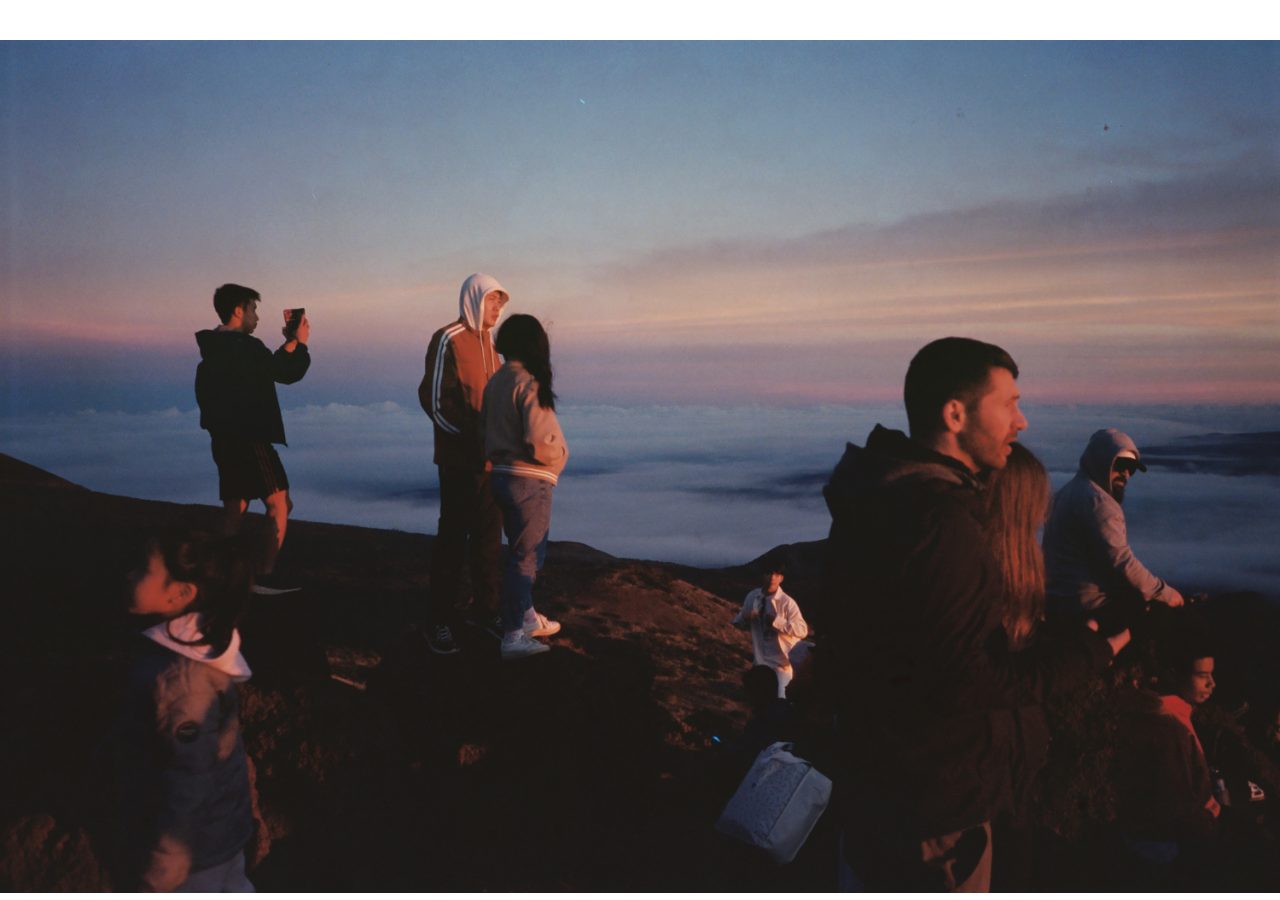
==== index.html @ bbc8d0df "Update index.html" ====
<!DOCTYPE html>
<html lang="en">
<head>
<meta charset="UTF-8">
<meta name="viewport" content="width=device-width, initial-scale=1">
<title>Forest & Chicago</title>
<style>
  html, body {
    margin: 0;
    padding: 0;
    background: #fff;
  }
  body {
    display: flex;
    flex-direction: column;
    align-items: center;
  }
  img {
    max-width: 100%;
    height: auto;
    display: block;
  }
  img + img {
    margin-top: 20px;
  }
</style>
</head>
<body>
  <img src="forest.jpg" alt="">
  <img src="chicago.jpg" alt="">
  <img src="hawaii.jpg" alt="">
</body>
</html>
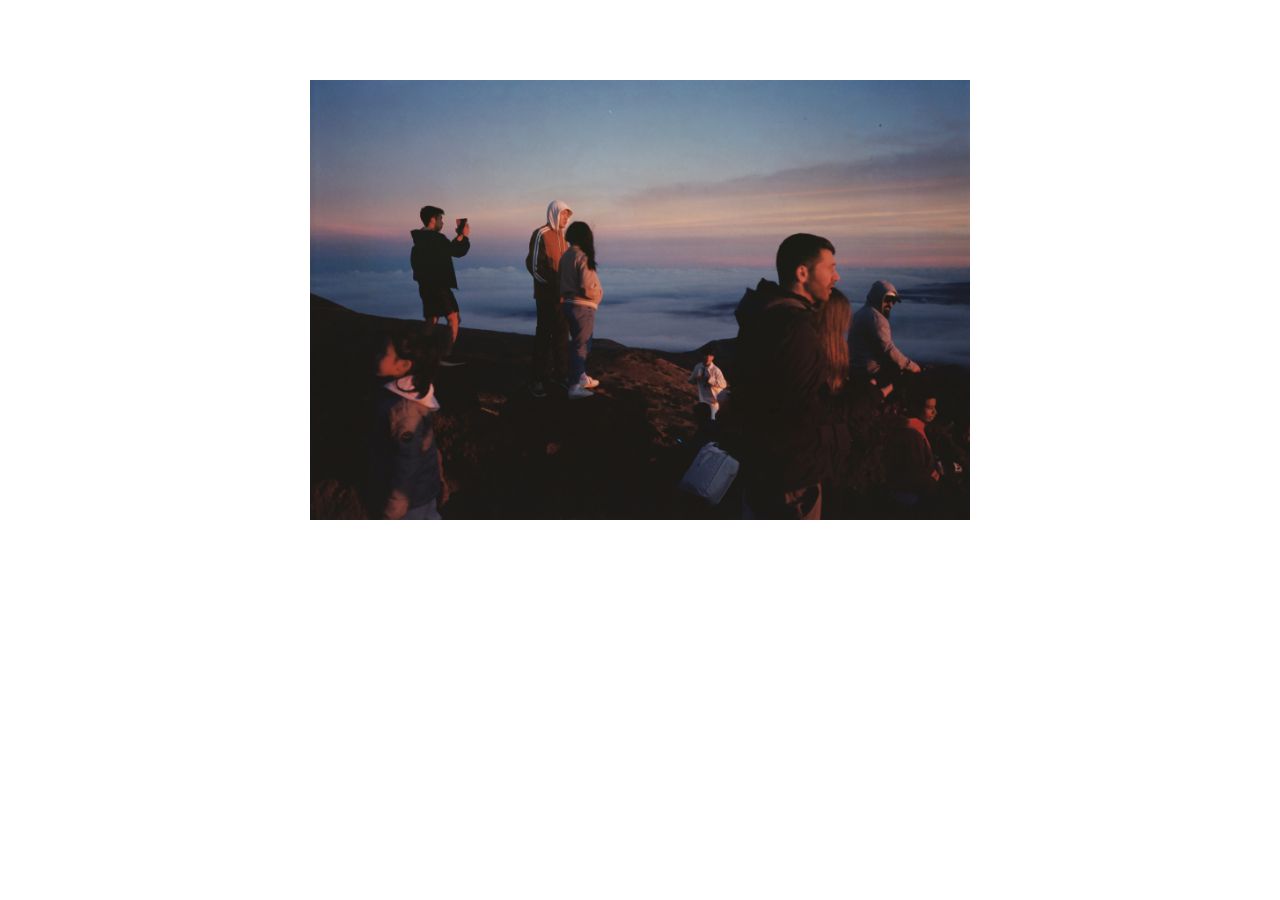
==== commit a99419d1: "Update index.html" ====
--- a/index.html
+++ b/index.html
@@ -3,7 +3,7 @@
 <head>
 <meta charset="UTF-8">
 <meta name="viewport" content="width=device-width, initial-scale=1">
-<title>Forest & Chicago</title>
+<title>Tyler</title>
 <style>
   html, body {
     margin: 0;
@@ -14,9 +14,16 @@
     display: flex;
     flex-direction: column;
     align-items: center;
+    padding: 40px 0;
+  }
+  .content {
+    width: 100%;
+    max-width: 700px;
+    padding: 0 20px;
+    box-sizing: border-box;
   }
   img {
-    max-width: 100%;
+    width: 100%;
     height: auto;
     display: block;
   }
@@ -26,8 +33,10 @@
 </style>
 </head>
 <body>
-  <img src="forest.jpg" alt="">
-  <img src="chicago.jpg" alt="">
-  <img src="hawaii.jpg" alt="">
+  <div class="content">
+    <img src="forest.jpg" alt="">
+    <img src="chicago.jpg" alt="">
+    <img src="hawaii.jpg" alt="">
+  </div>
 </body>
 </html>
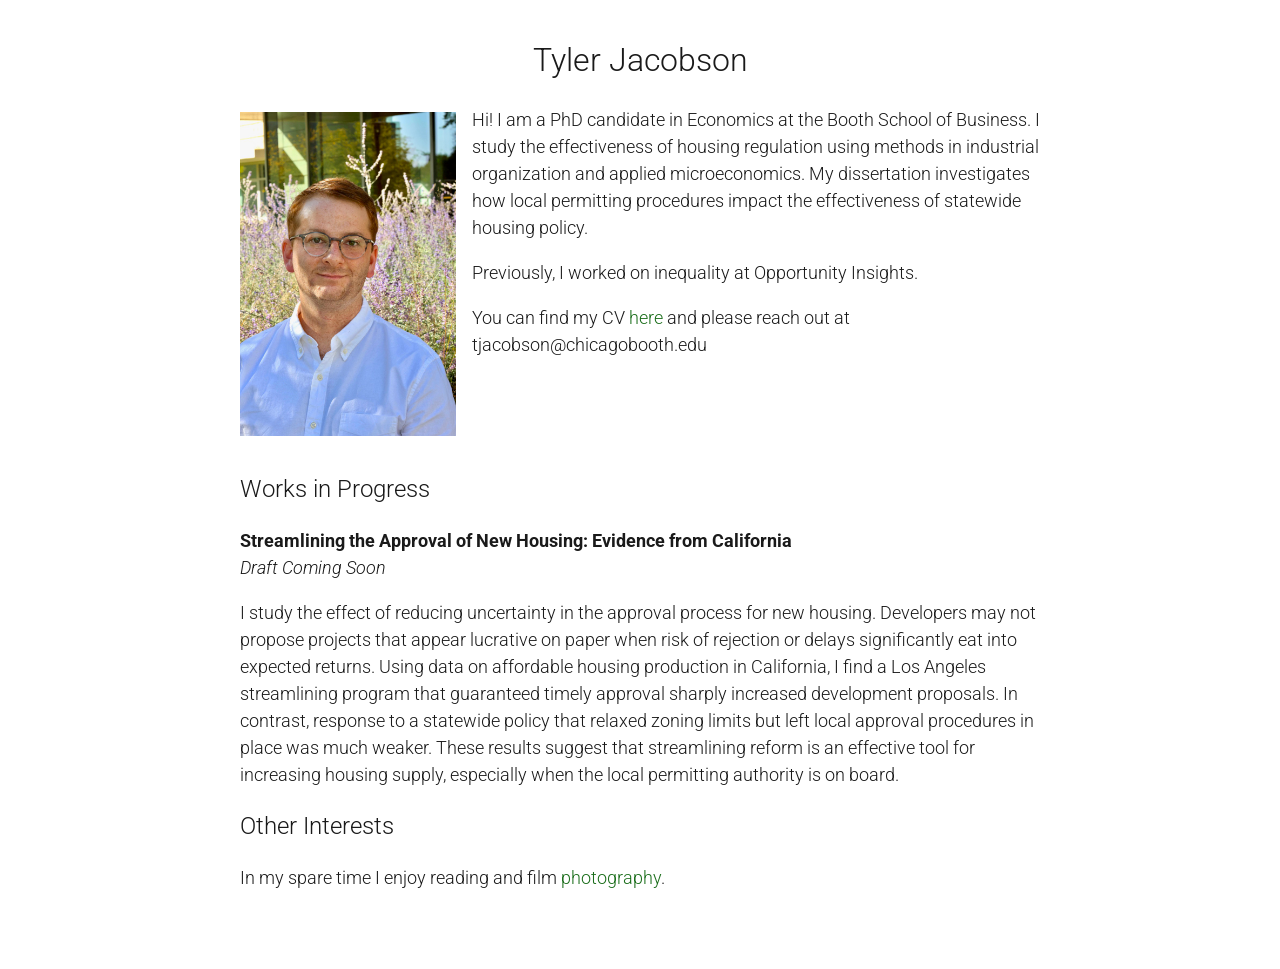
==== commit 6065a060: "Replace site with simple homepage and photos page" ====
--- a/index.html
+++ b/index.html
@@ -3,40 +3,23 @@
 <head>
 <meta charset="UTF-8">
 <meta name="viewport" content="width=device-width, initial-scale=1">
-<title>Tyler</title>
-<style>
-  html, body {
-    margin: 0;
-    padding: 0;
-    background: #fff;
-  }
-  body {
-    display: flex;
-    flex-direction: column;
-    align-items: center;
-    padding: 40px 0;
-  }
-  .content {
-    width: 100%;
-    max-width: 700px;
-    padding: 0 20px;
-    box-sizing: border-box;
-  }
-  img {
-    width: 100%;
-    height: auto;
-    display: block;
-  }
-  img + img {
-    margin-top: 20px;
-  }
-</style>
+<title>Tyler Jacobson</title>
+<link rel="stylesheet" href="https://fonts.googleapis.com/css?family=Roboto:300,700&display=swap">
+<link rel="stylesheet" href="style.css">
 </head>
 <body>
-  <div class="content">
-    <img src="forest.jpg" alt="">
-    <img src="chicago.jpg" alt="">
-    <img src="hawaii.jpg" alt="">
-  </div>
+  <h1>Tyler Jacobson</h1>
+
+  <img class="profile" src="headshot.jpeg" alt="Tyler Jacobson">
+  <p>Hi! I am a PhD candidate in Economics at the Booth School of Business. I study the effectiveness of housing regulation using methods in industrial organization and applied microeconomics. My dissertation investigates how local permitting procedures impact the effectiveness of statewide housing policy.</p>
+  <p>Previously, I worked on inequality at Opportunity Insights.</p>
+  <p>You can find my CV <a href="cv.pdf">here</a> and please reach out at tjacobson@chicagobooth.edu</p>
+
+  <h2>Works in Progress</h2>
+  <p><strong>Streamlining the Approval of New Housing: Evidence from California</strong><br><em>Draft Coming Soon</em></p>
+  <p>I study the effect of reducing uncertainty in the approval process for new housing. Developers may not propose projects that appear lucrative on paper when risk of rejection or delays significantly eat into expected returns. Using data on affordable housing production in California, I find a Los Angeles streamlining program that guaranteed timely approval sharply increased development proposals. In contrast, response to a statewide policy that relaxed zoning limits but left local approval procedures in place was much weaker. These results suggest that streamlining reform is an effective tool for increasing housing supply, especially when the local permitting authority is on board.</p>
+
+  <h2>Other Interests</h2>
+  <p>In my spare time I enjoy reading and film <a href="photos.html">photography</a>.</p>
 </body>
 </html>
--- a/style.css
+++ b/style.css
@@ -0,0 +1,55 @@
+html {
+  background: #fff;
+  color: #1a1a1a;
+  font-family: Roboto, sans-serif;
+  font-size: 18px;
+  font-weight: 300;
+  line-height: 1.5;
+}
+body {
+  max-width: 800px;
+  margin: 0 auto;
+  padding: 15px 20px 60px;
+}
+h1 {
+  font-size: 32px;
+  font-weight: 300;
+  text-align: center;
+}
+h2 {
+  font-size: 24px;
+  font-weight: 300;
+  clear: left;
+}
+strong {
+  font-weight: 700;
+}
+a {
+  color: #1b6e1b;
+  text-decoration: none;
+}
+a:hover {
+  text-decoration: underline;
+}
+h1 a {
+  color: inherit;
+}
+.profile {
+  float: left;
+  width: 27%;
+  margin: 6px 16px 35px 0;
+}
+.photos img {
+  display: block;
+  width: 100%;
+  height: auto;
+  margin-bottom: 20px;
+}
+@media (max-width: 560px) {
+  .profile {
+    float: none;
+    display: block;
+    width: 100%;
+    margin: 0 0 20px;
+  }
+}
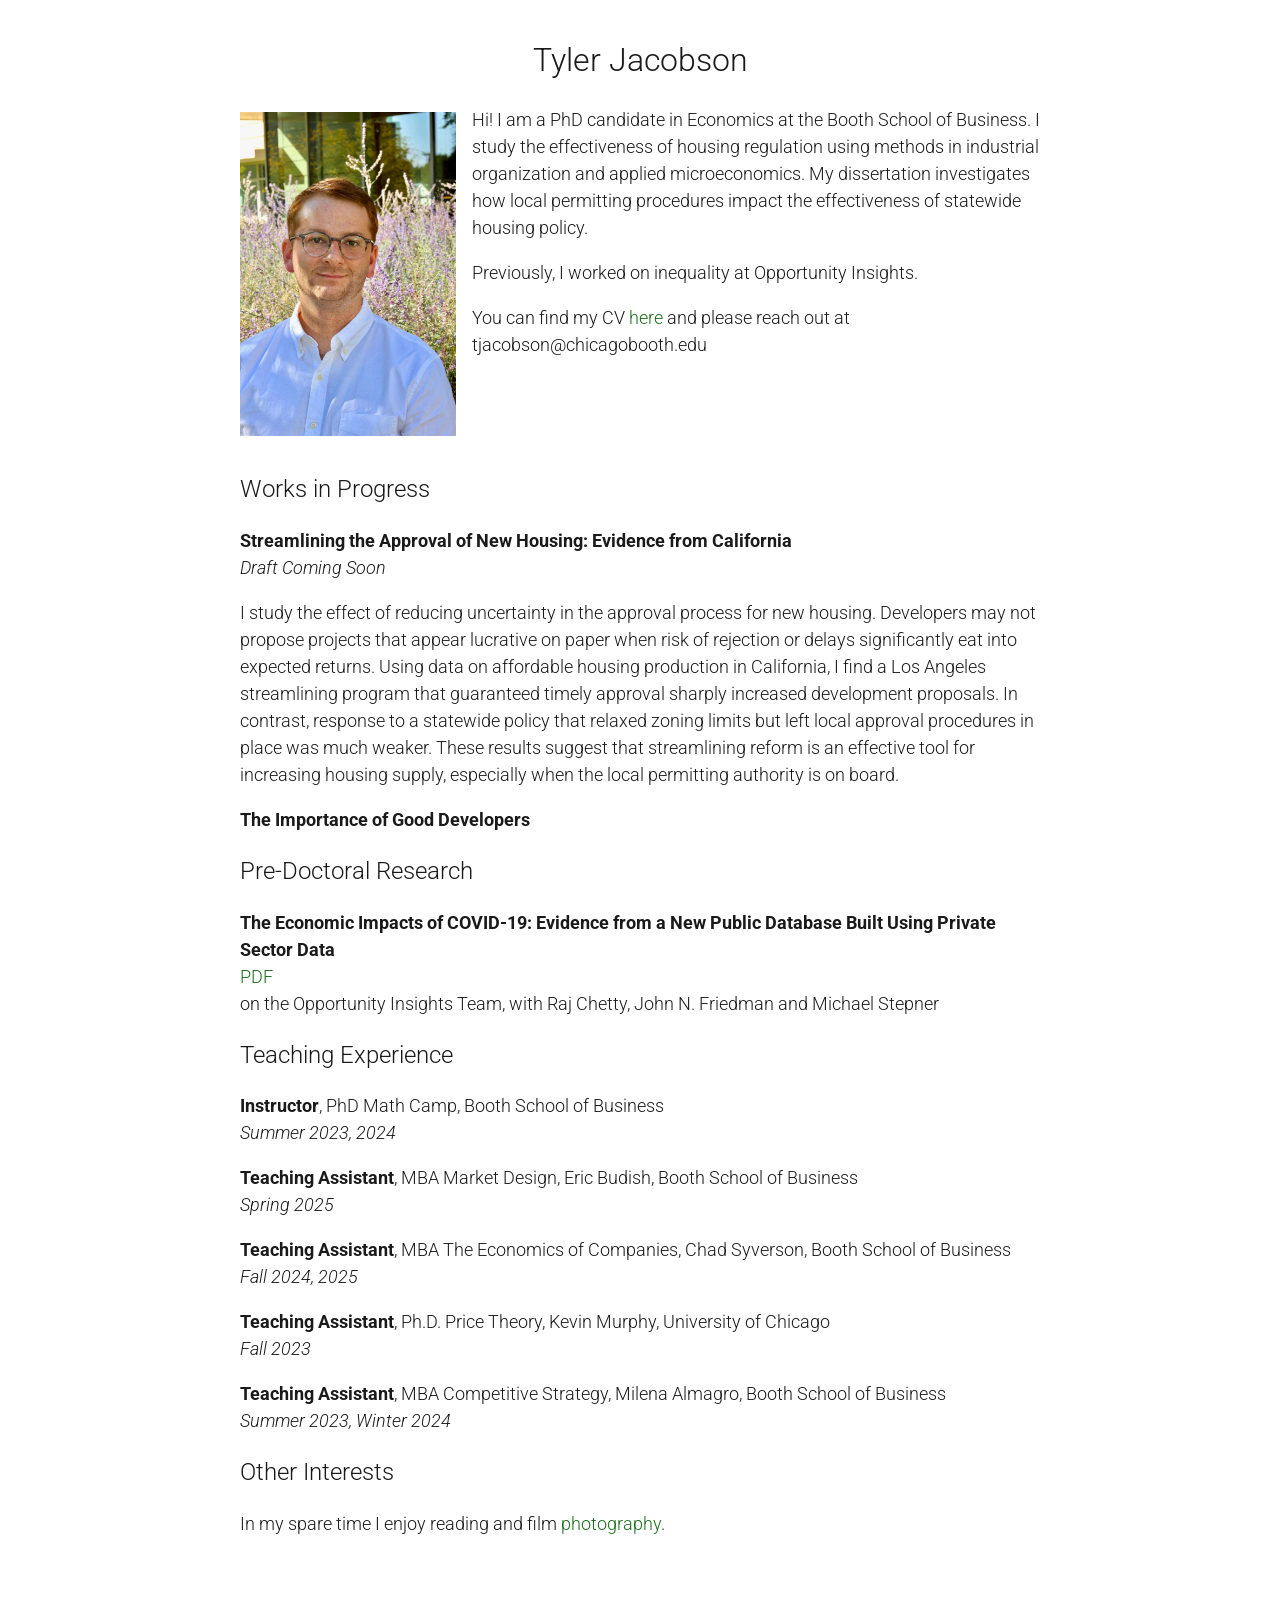
==== commit bddffcd3: "Update index.html" ====
--- a/index.html
+++ b/index.html
@@ -5,6 +5,7 @@
 <meta name="viewport" content="width=device-width, initial-scale=1">
 <title>Tyler Jacobson</title>
 <link rel="stylesheet" href="https://fonts.googleapis.com/css?family=Roboto:300,700&display=swap">
+<link rel="icon" type="image/png" href="favicon.png">
 <link rel="stylesheet" href="style.css">
 </head>
 <body>
@@ -18,6 +19,17 @@
   <h2>Works in Progress</h2>
   <p><strong>Streamlining the Approval of New Housing: Evidence from California</strong><br><em>Draft Coming Soon</em></p>
   <p>I study the effect of reducing uncertainty in the approval process for new housing. Developers may not propose projects that appear lucrative on paper when risk of rejection or delays significantly eat into expected returns. Using data on affordable housing production in California, I find a Los Angeles streamlining program that guaranteed timely approval sharply increased development proposals. In contrast, response to a statewide policy that relaxed zoning limits but left local approval procedures in place was much weaker. These results suggest that streamlining reform is an effective tool for increasing housing supply, especially when the local permitting authority is on board.</p>
+  <p><strong>The Importance of Good Developers</strong></p>
+
+  <h2>Pre-Doctoral Research</h2>
+  <p><strong>The Economic Impacts of COVID-19: Evidence from a New Public Database Built Using Private Sector Data</strong><br><a href="https://opportunityinsights.org/wp-content/uploads/2020/05/tracker_paper.pdf">PDF</a><br>on the Opportunity Insights Team, with Raj Chetty, John N. Friedman and Michael Stepner</p>
+
+  <h2>Teaching Experience</h2>
+  <p><strong>Instructor</strong>, PhD Math Camp, Booth School of Business<br><em>Summer 2023, 2024</em></p>
+  <p><strong>Teaching Assistant</strong>, MBA Market Design, Eric Budish, Booth School of Business<br><em>Spring 2025</em></p>
+  <p><strong>Teaching Assistant</strong>, MBA The Economics of Companies, Chad Syverson, Booth School of Business<br><em>Fall 2024, 2025</em></p>
+  <p><strong>Teaching Assistant</strong>, Ph.D. Price Theory, Kevin Murphy, University of Chicago<br><em>Fall 2023</em></p>
+  <p><strong>Teaching Assistant</strong>, MBA Competitive Strategy, Milena Almagro, Booth School of Business<br><em>Summer 2023, Winter 2024</em></p>
 
   <h2>Other Interests</h2>
   <p>In my spare time I enjoy reading and film <a href="photos.html">photography</a>.</p>
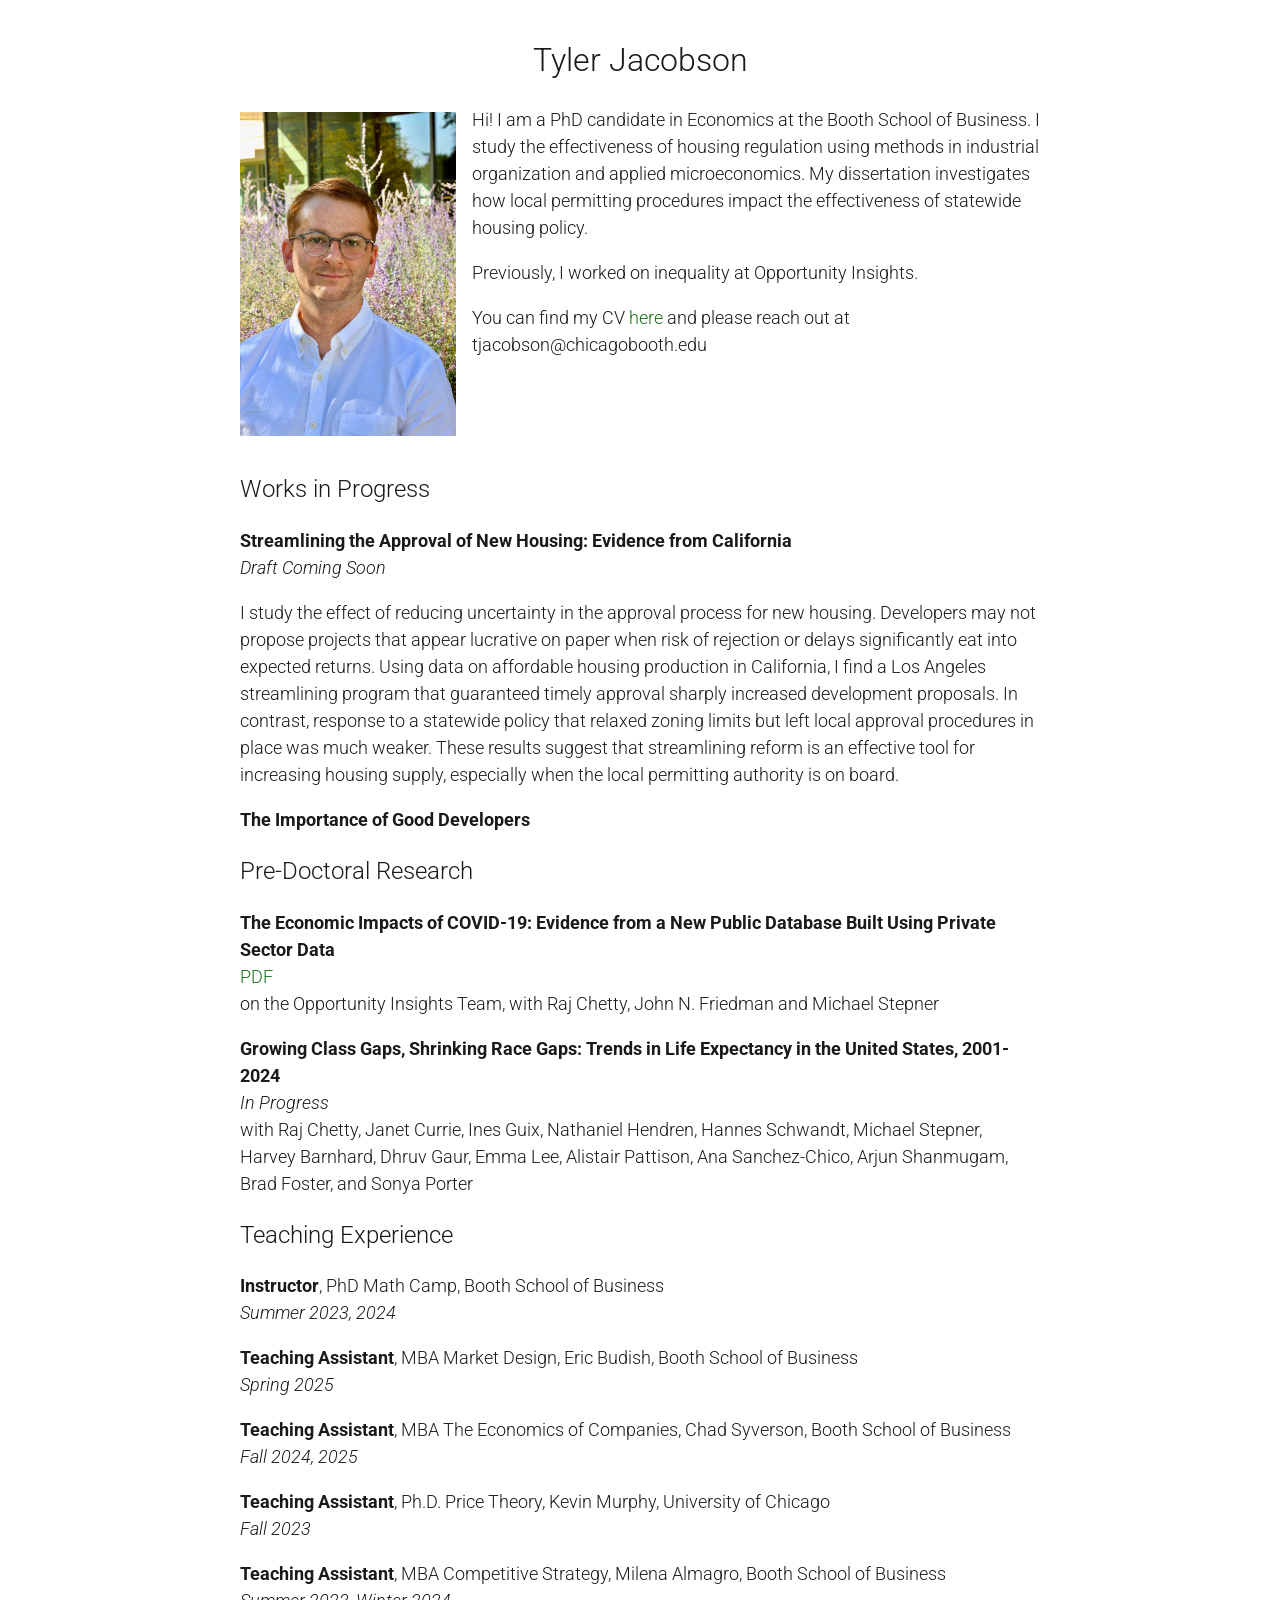
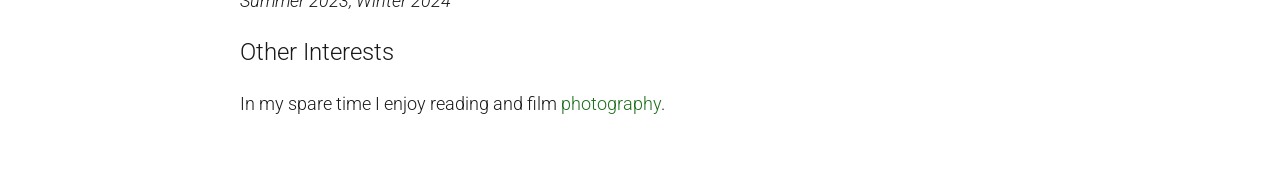
==== commit 42203012: "Update index.html" ====
--- a/index.html
+++ b/index.html
@@ -23,6 +23,7 @@
 
   <h2>Pre-Doctoral Research</h2>
   <p><strong>The Economic Impacts of COVID-19: Evidence from a New Public Database Built Using Private Sector Data</strong><br><a href="https://opportunityinsights.org/wp-content/uploads/2020/05/tracker_paper.pdf">PDF</a><br>on the Opportunity Insights Team, with Raj Chetty, John N. Friedman and Michael Stepner</p>
+  <p><strong>Growing Class Gaps, Shrinking Race Gaps: Trends in Life Expectancy in the United States, 2001-2024</strong><br><em>In Progress</em><br>with Raj Chetty, Janet Currie, Ines Guix, Nathaniel Hendren, Hannes Schwandt, Michael Stepner, Harvey Barnhard, Dhruv Gaur, Emma Lee, Alistair Pattison, Ana Sanchez-Chico, Arjun Shanmugam, Brad Foster, and Sonya Porter</p>
 
   <h2>Teaching Experience</h2>
   <p><strong>Instructor</strong>, PhD Math Camp, Booth School of Business<br><em>Summer 2023, 2024</em></p>
